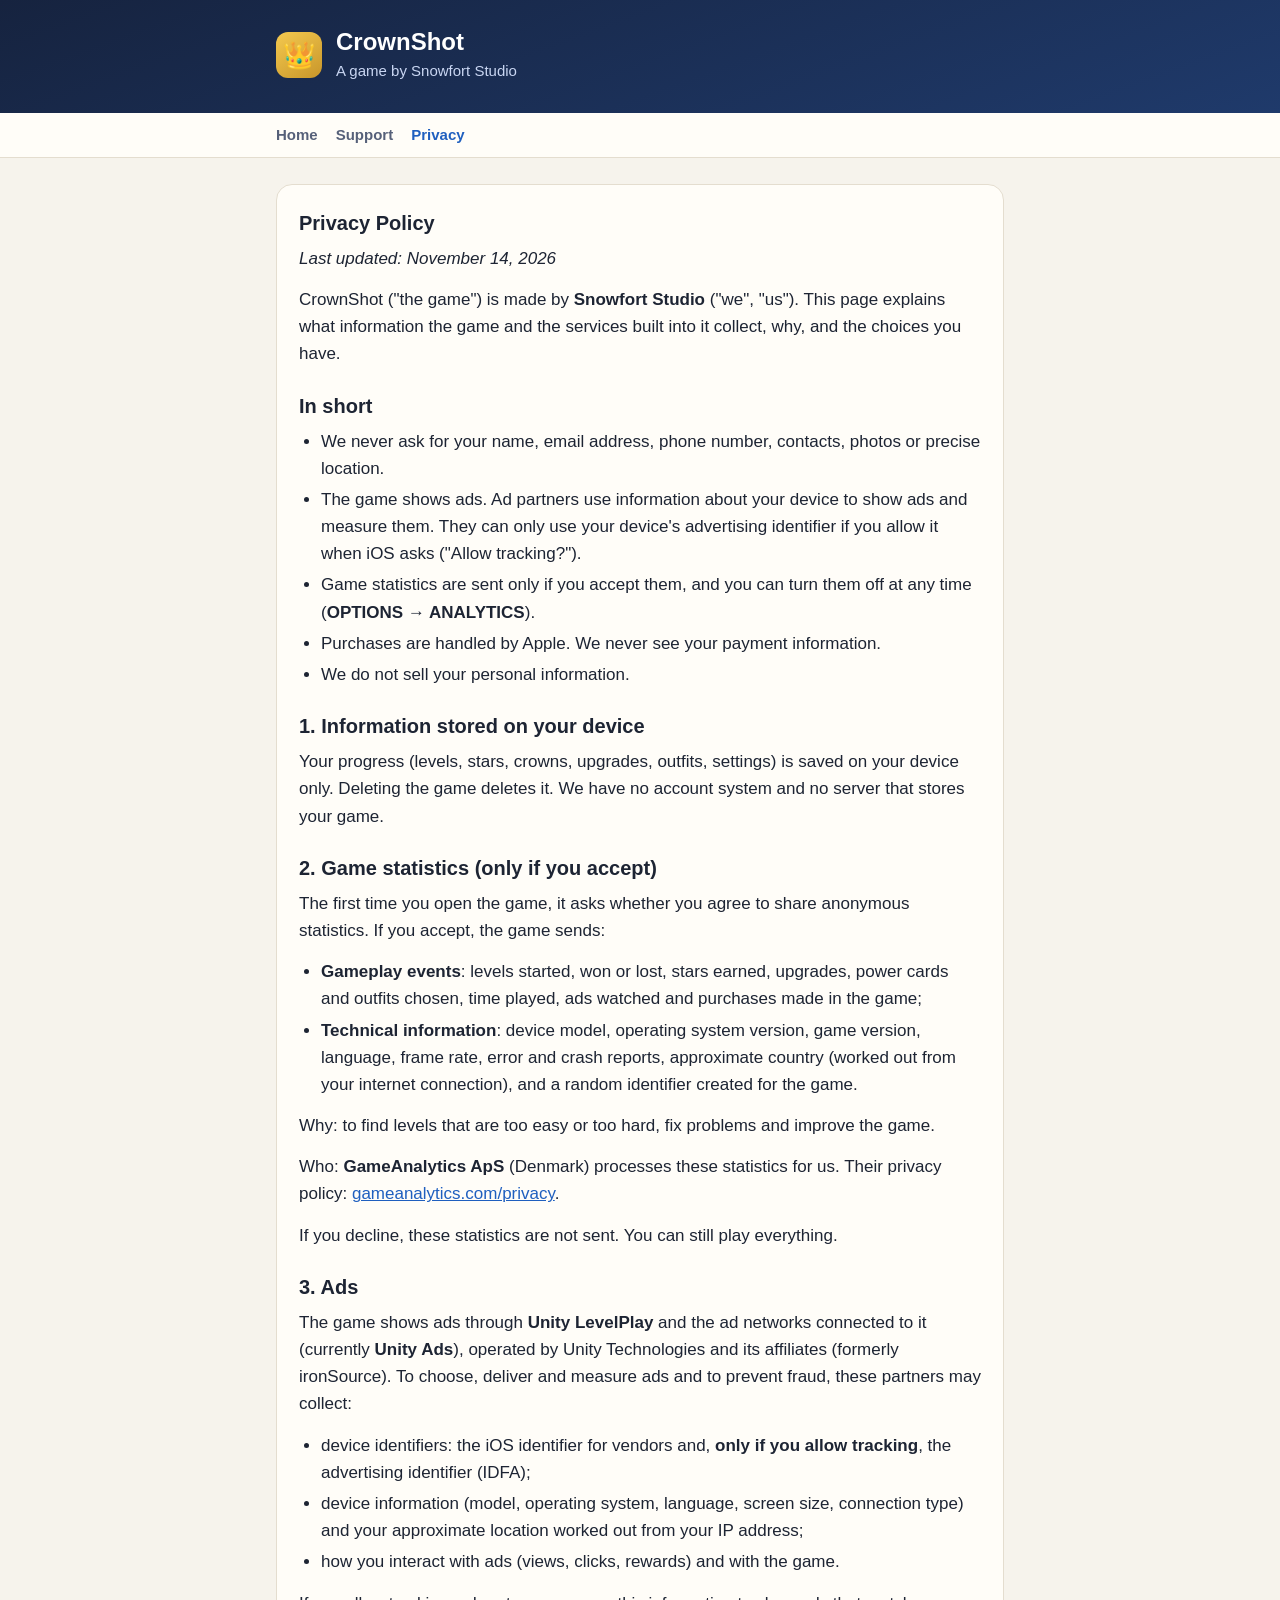
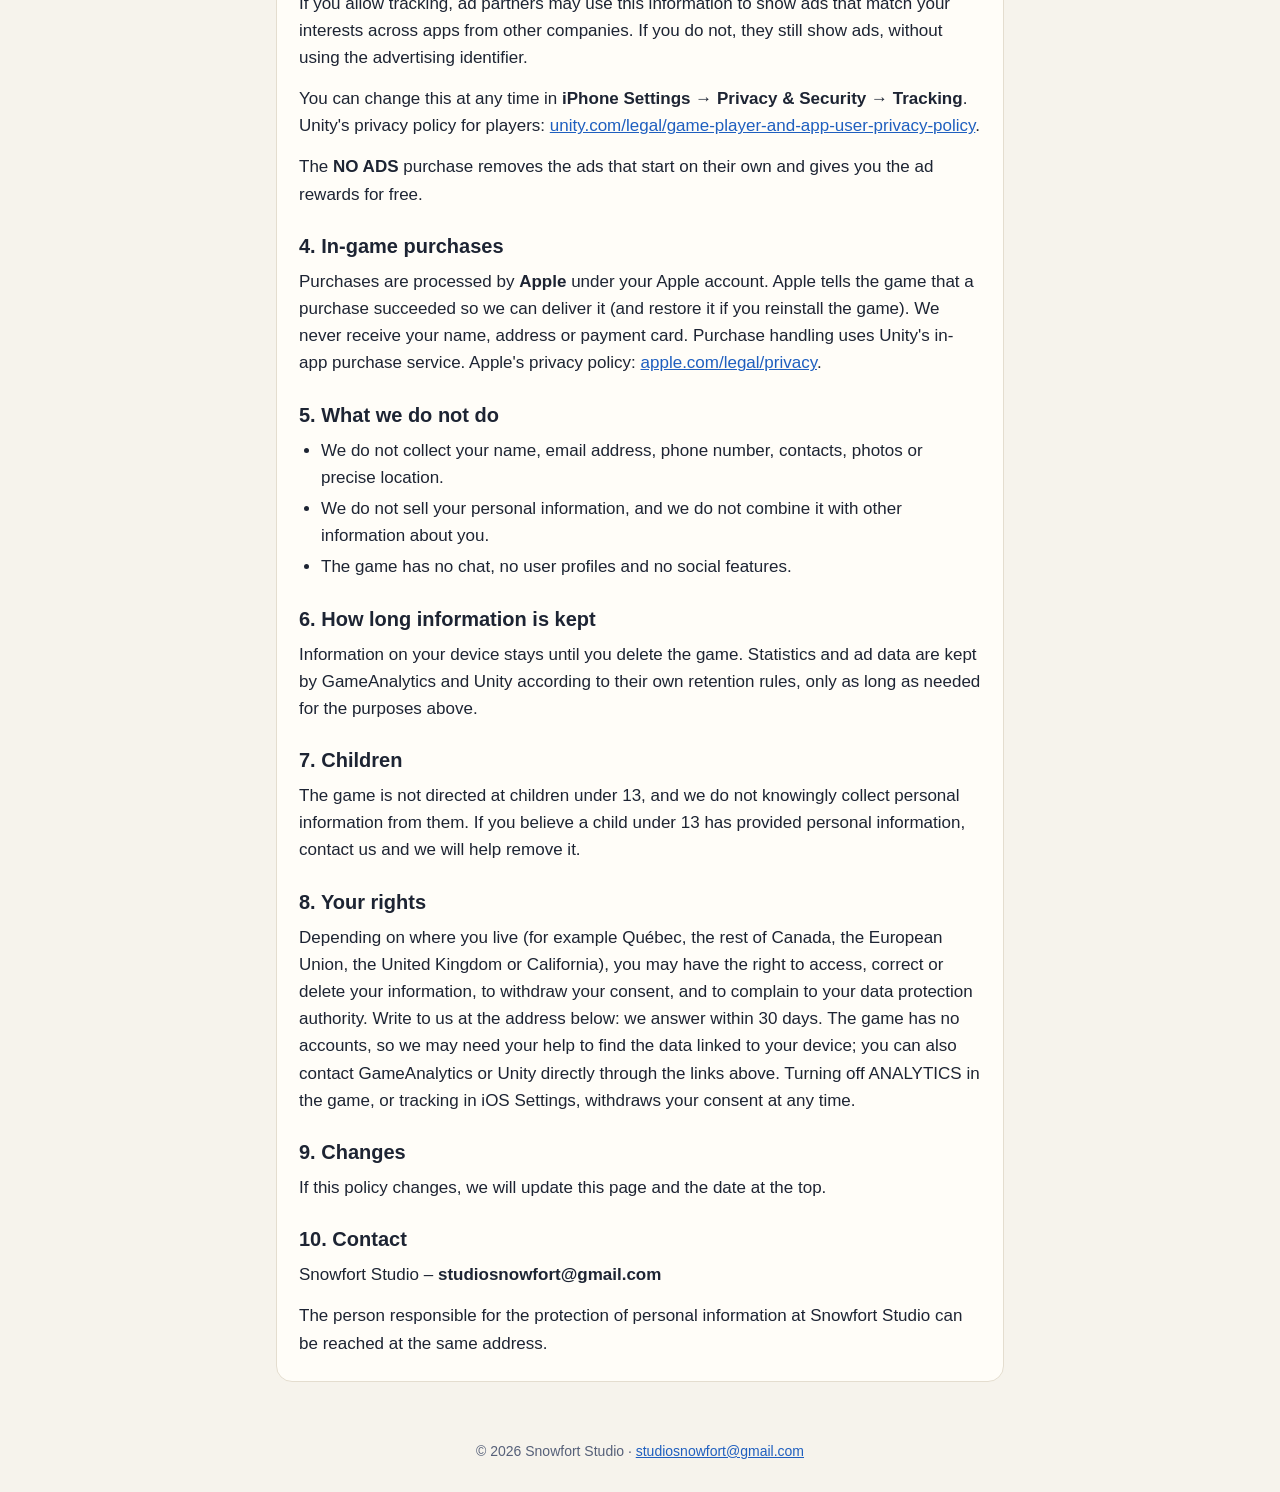
==== privacy.html @ fb5cdece "Create privacy.html" ====
<!doctype html>
<html lang="en"><head><meta charset="utf-8"><meta name="viewport" content="width=device-width,initial-scale=1">
<title>CrownShot – Privacy Policy</title><meta name="description" content="CrownShot: Tower Defense, a game by Snowfort Studio.">
<link rel="stylesheet" href="style.css"></head><body>
<header><div class="wrap"><div class="logo">&#128081;</div><div><h1>CrownShot</h1><p>A game by Snowfort Studio</p></div></div></header>
<nav><div class="wrap"><a href="index.html">Home</a><a href="support.html">Support</a><a href="privacy.html" class=on>Privacy</a></div></nav>
<main><div class="wrap"><div class="card"><h2>Privacy Policy</h2>
<p><em>Last updated: November 14, 2026</em></p>
<p>CrownShot ("the game") is made by <strong>Snowfort Studio</strong> ("we", "us"). This page explains what information the game and the services built into it collect, why, and the choices you have.</p>
<h2>In short</h2>
<ul><li>We never ask for your name, email address, phone number, contacts, photos or precise location.</li><li>The game shows ads. Ad partners use information about your device to show ads and measure them. They can only use your device's advertising identifier if you allow it when iOS asks ("Allow tracking?").</li><li>Game statistics are sent only if you accept them, and you can turn them off at any time (<strong>OPTIONS → ANALYTICS</strong>).</li><li>Purchases are handled by Apple. We never see your payment information.</li><li>We do not sell your personal information.</li></ul>
<h2>1. Information stored on your device</h2>
<p>Your progress (levels, stars, crowns, upgrades, outfits, settings) is saved on your device only. Deleting the game deletes it. We have no account system and no server that stores your game.</p>
<h2>2. Game statistics (only if you accept)</h2>
<p>The first time you open the game, it asks whether you agree to share anonymous statistics. If you accept, the game sends:</p>
<ul><li><strong>Gameplay events</strong>: levels started, won or lost, stars earned, upgrades, power cards and outfits chosen, time played, ads watched and purchases made in the game;</li><li><strong>Technical information</strong>: device model, operating system version, game version, language, frame rate, error and crash reports, approximate country (worked out from your internet connection), and a random identifier created for the game.</li></ul>
<p>Why: to find levels that are too easy or too hard, fix problems and improve the game.</p>
<p>Who: <strong>GameAnalytics ApS</strong> (Denmark) processes these statistics for us. Their privacy policy: <a href="https://gameanalytics.com/privacy">gameanalytics.com/privacy</a>.</p>
<p>If you decline, these statistics are not sent. You can still play everything.</p>
<h2>3. Ads</h2>
<p>The game shows ads through <strong>Unity LevelPlay</strong> and the ad networks connected to it (currently <strong>Unity Ads</strong>), operated by Unity Technologies and its affiliates (formerly ironSource). To choose, deliver and measure ads and to prevent fraud, these partners may collect:</p>
<ul><li>device identifiers: the iOS identifier for vendors and, <strong>only if you allow tracking</strong>, the advertising identifier (IDFA);</li><li>device information (model, operating system, language, screen size, connection type) and your approximate location worked out from your IP address;</li><li>how you interact with ads (views, clicks, rewards) and with the game.</li></ul>
<p>If you allow tracking, ad partners may use this information to show ads that match your interests across apps from other companies. If you do not, they still show ads, without using the advertising identifier.</p>
<p>You can change this at any time in <strong>iPhone Settings → Privacy &amp; Security → Tracking</strong>. Unity's privacy policy for players: <a href="https://unity.com/legal/game-player-and-app-user-privacy-policy">unity.com/legal/game-player-and-app-user-privacy-policy</a>.</p>
<p>The <strong>NO ADS</strong> purchase removes the ads that start on their own and gives you the ad rewards for free.</p>
<h2>4. In-game purchases</h2>
<p>Purchases are processed by <strong>Apple</strong> under your Apple account. Apple tells the game that a purchase succeeded so we can deliver it (and restore it if you reinstall the game). We never receive your name, address or payment card. Purchase handling uses Unity's in-app purchase service. Apple's privacy policy: <a href="https://www.apple.com/legal/privacy/">apple.com/legal/privacy</a>.</p>
<h2>5. What we do not do</h2>
<ul><li>We do not collect your name, email address, phone number, contacts, photos or precise location.</li><li>We do not sell your personal information, and we do not combine it with other information about you.</li><li>The game has no chat, no user profiles and no social features.</li></ul>
<h2>6. How long information is kept</h2>
<p>Information on your device stays until you delete the game. Statistics and ad data are kept by GameAnalytics and Unity according to their own retention rules, only as long as needed for the purposes above.</p>
<h2>7. Children</h2>
<p>The game is not directed at children under 13, and we do not knowingly collect personal information from them. If you believe a child under 13 has provided personal information, contact us and we will help remove it.</p>
<h2>8. Your rights</h2>
<p>Depending on where you live (for example Québec, the rest of Canada, the European Union, the United Kingdom or California), you may have the right to access, correct or delete your information, to withdraw your consent, and to complain to your data protection authority. Write to us at the address below: we answer within 30 days. The game has no accounts, so we may need your help to find the data linked to your device; you can also contact GameAnalytics or Unity directly through the links above. Turning off ANALYTICS in the game, or tracking in iOS Settings, withdraws your consent at any time.</p>
<h2>9. Changes</h2>
<p>If this policy changes, we will update this page and the date at the top.</p>
<h2>10. Contact</h2>
<p>Snowfort Studio – <strong>studiosnowfort@gmail.com</strong></p>
<p>The person responsible for the protection of personal information at Snowfort Studio can be reached at the same address.</p></div></div></main>
<footer>&copy; 2026 Snowfort Studio &middot; <a href="mailto:studiosnowfort@gmail.com">studiosnowfort@gmail.com</a></footer>
</body></html>
---- style.css ----
:root{--bg:#f6f3ec;--card:#fffdf8;--ink:#1d2433;--soft:#566079;--line:#e4ddcf;--accent:#1f5fbf;--gold:#c8962a}
@media (prefers-color-scheme:dark){:root{--bg:#121722;--card:#1a2130;--ink:#eef1f7;--soft:#a9b3c7;--line:#2a3346;--accent:#7fb0ff;--gold:#e8b84a}}
*{box-sizing:border-box}html{-webkit-text-size-adjust:100%}
body{margin:0;background:var(--bg);color:var(--ink);font:17px/1.6 -apple-system,BlinkMacSystemFont,"Segoe UI",Roboto,Helvetica,Arial,sans-serif}
header{background:linear-gradient(160deg,#16233f,#1f3a6b);color:#fff;padding:28px 16px 30px}
header .wrap{display:flex;align-items:center;gap:14px}
.logo{width:46px;height:46px;border-radius:12px;background:linear-gradient(145deg,#f4c94f,#c8962a);display:grid;place-items:center;font-size:26px;flex:none}
header h1{margin:0;font-size:24px;line-height:1.2}header p{margin:2px 0 0;color:#c9d6f2;font-size:15px}
nav{background:var(--card);border-bottom:1px solid var(--line)}
nav .wrap{display:flex;gap:18px;padding-top:10px;padding-bottom:10px;flex-wrap:wrap}
nav a{color:var(--soft);text-decoration:none;font-weight:600;font-size:15px}nav a.on,nav a:hover{color:var(--accent)}
.wrap{max-width:760px;margin:0 auto;padding-left:16px;padding-right:16px}
main{padding:26px 0 40px}
.card{background:var(--card);border:1px solid var(--line);border-radius:16px;padding:22px 22px 10px;margin-bottom:18px}
h2{font-size:20px;margin:22px 0 6px}h2:first-child{margin-top:0}
h3{font-size:17px;margin:18px 0 4px}
p,ul{margin:0 0 14px}ul{padding-left:22px}li{margin:4px 0}
a{color:var(--accent);overflow-wrap:anywhere}
.muted{color:var(--soft);font-size:15px}
.btn{display:inline-block;background:var(--accent);color:#fff;text-decoration:none;font-weight:700;padding:11px 18px;border-radius:12px;margin:4px 0 16px}
footer{color:var(--soft);font-size:14px;text-align:center;padding:0 16px 30px}
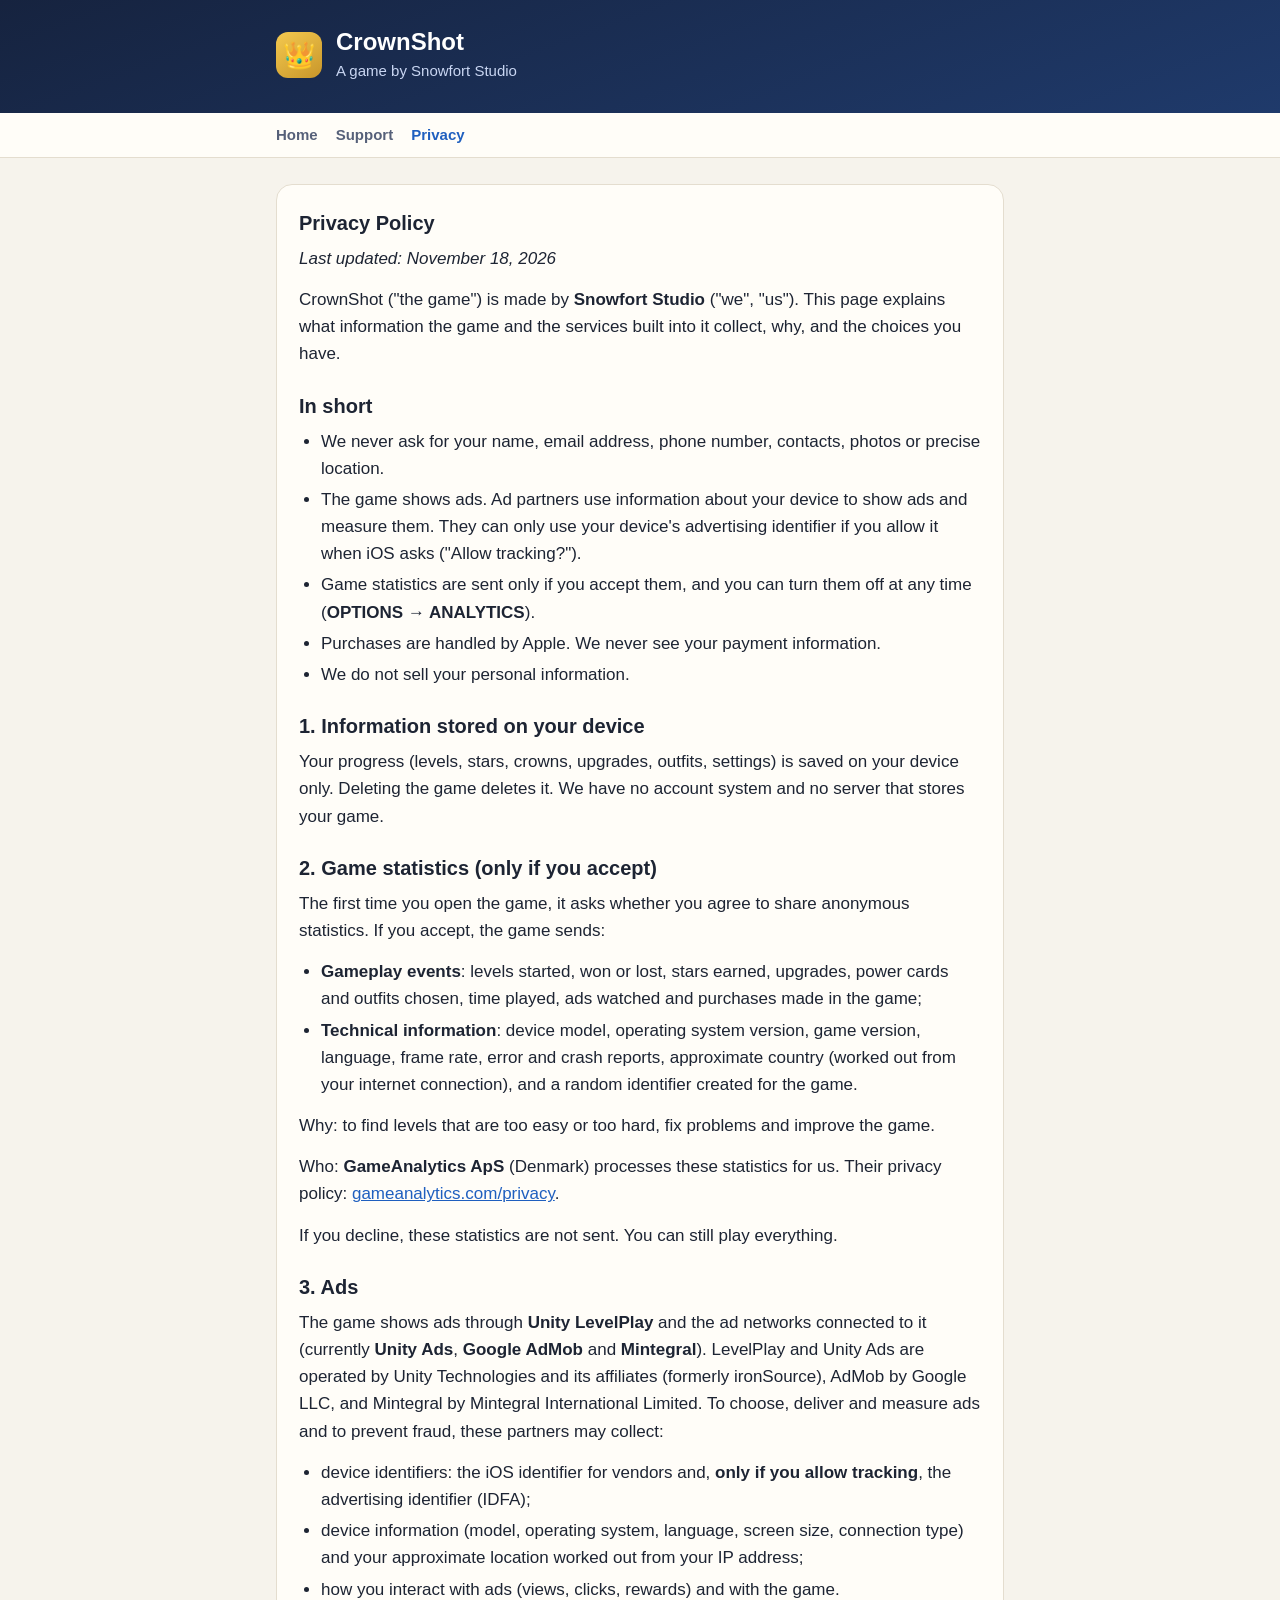
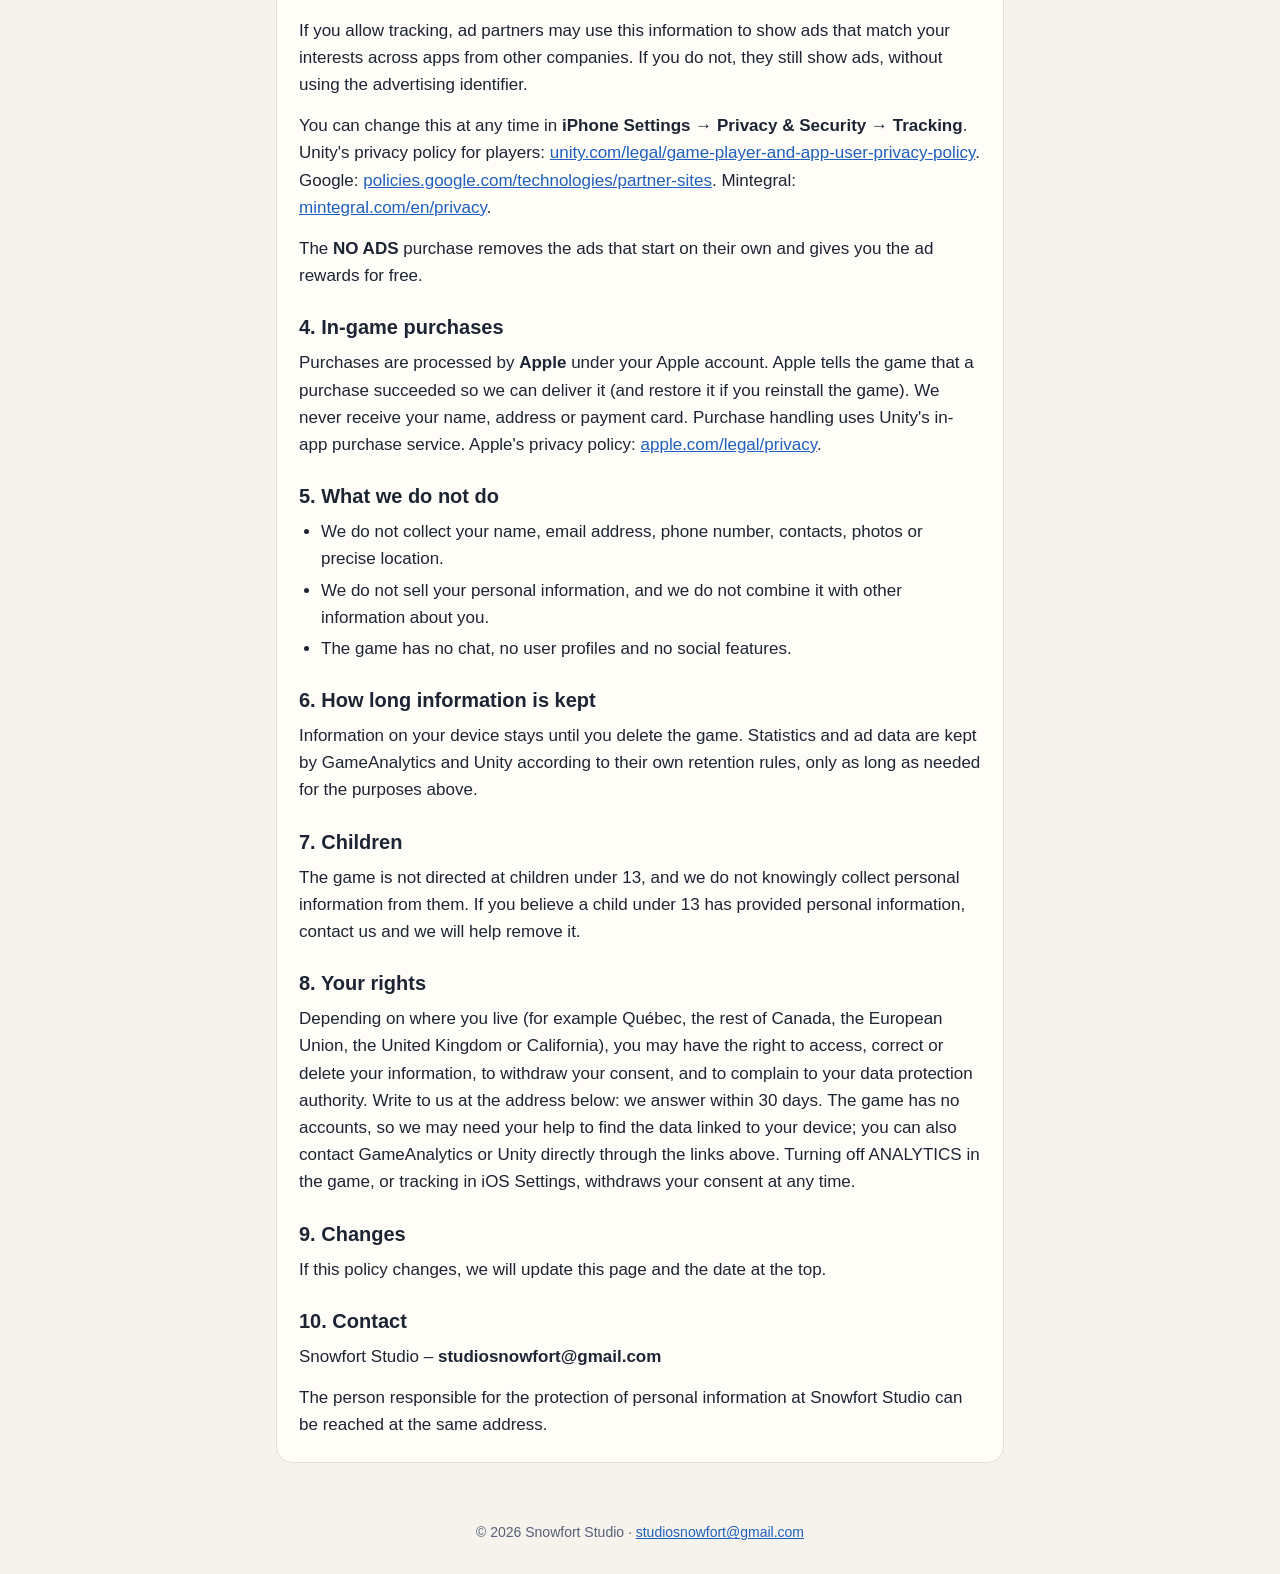
==== commit bfcb3b32: "Privacy policy: list Google AdMob and Mintegral ad networks" ====
--- a/privacy.html
+++ b/privacy.html
@@ -5,7 +5,7 @@
 <header><div class="wrap"><div class="logo">&#128081;</div><div><h1>CrownShot</h1><p>A game by Snowfort Studio</p></div></div></header>
 <nav><div class="wrap"><a href="index.html">Home</a><a href="support.html">Support</a><a href="privacy.html" class=on>Privacy</a></div></nav>
 <main><div class="wrap"><div class="card"><h2>Privacy Policy</h2>
-<p><em>Last updated: November 14, 2026</em></p>
+<p><em>Last updated: November 18, 2026</em></p>
 <p>CrownShot ("the game") is made by <strong>Snowfort Studio</strong> ("we", "us"). This page explains what information the game and the services built into it collect, why, and the choices you have.</p>
 <h2>In short</h2>
 <ul><li>We never ask for your name, email address, phone number, contacts, photos or precise location.</li><li>The game shows ads. Ad partners use information about your device to show ads and measure them. They can only use your device's advertising identifier if you allow it when iOS asks ("Allow tracking?").</li><li>Game statistics are sent only if you accept them, and you can turn them off at any time (<strong>OPTIONS → ANALYTICS</strong>).</li><li>Purchases are handled by Apple. We never see your payment information.</li><li>We do not sell your personal information.</li></ul>
@@ -18,10 +18,10 @@
 <p>Who: <strong>GameAnalytics ApS</strong> (Denmark) processes these statistics for us. Their privacy policy: <a href="https://gameanalytics.com/privacy">gameanalytics.com/privacy</a>.</p>
 <p>If you decline, these statistics are not sent. You can still play everything.</p>
 <h2>3. Ads</h2>
-<p>The game shows ads through <strong>Unity LevelPlay</strong> and the ad networks connected to it (currently <strong>Unity Ads</strong>), operated by Unity Technologies and its affiliates (formerly ironSource). To choose, deliver and measure ads and to prevent fraud, these partners may collect:</p>
+<p>The game shows ads through <strong>Unity LevelPlay</strong> and the ad networks connected to it (currently <strong>Unity Ads</strong>, <strong>Google AdMob</strong> and <strong>Mintegral</strong>). LevelPlay and Unity Ads are operated by Unity Technologies and its affiliates (formerly ironSource), AdMob by Google LLC, and Mintegral by Mintegral International Limited. To choose, deliver and measure ads and to prevent fraud, these partners may collect:</p>
 <ul><li>device identifiers: the iOS identifier for vendors and, <strong>only if you allow tracking</strong>, the advertising identifier (IDFA);</li><li>device information (model, operating system, language, screen size, connection type) and your approximate location worked out from your IP address;</li><li>how you interact with ads (views, clicks, rewards) and with the game.</li></ul>
 <p>If you allow tracking, ad partners may use this information to show ads that match your interests across apps from other companies. If you do not, they still show ads, without using the advertising identifier.</p>
-<p>You can change this at any time in <strong>iPhone Settings → Privacy &amp; Security → Tracking</strong>. Unity's privacy policy for players: <a href="https://unity.com/legal/game-player-and-app-user-privacy-policy">unity.com/legal/game-player-and-app-user-privacy-policy</a>.</p>
+<p>You can change this at any time in <strong>iPhone Settings → Privacy &amp; Security → Tracking</strong>. Unity's privacy policy for players: <a href="https://unity.com/legal/game-player-and-app-user-privacy-policy">unity.com/legal/game-player-and-app-user-privacy-policy</a>. Google: <a href="https://policies.google.com/technologies/partner-sites">policies.google.com/technologies/partner-sites</a>. Mintegral: <a href="https://www.mintegral.com/en/privacy">mintegral.com/en/privacy</a>.</p>
 <p>The <strong>NO ADS</strong> purchase removes the ads that start on their own and gives you the ad rewards for free.</p>
 <h2>4. In-game purchases</h2>
 <p>Purchases are processed by <strong>Apple</strong> under your Apple account. Apple tells the game that a purchase succeeded so we can deliver it (and restore it if you reinstall the game). We never receive your name, address or payment card. Purchase handling uses Unity's in-app purchase service. Apple's privacy policy: <a href="https://www.apple.com/legal/privacy/">apple.com/legal/privacy</a>.</p>
